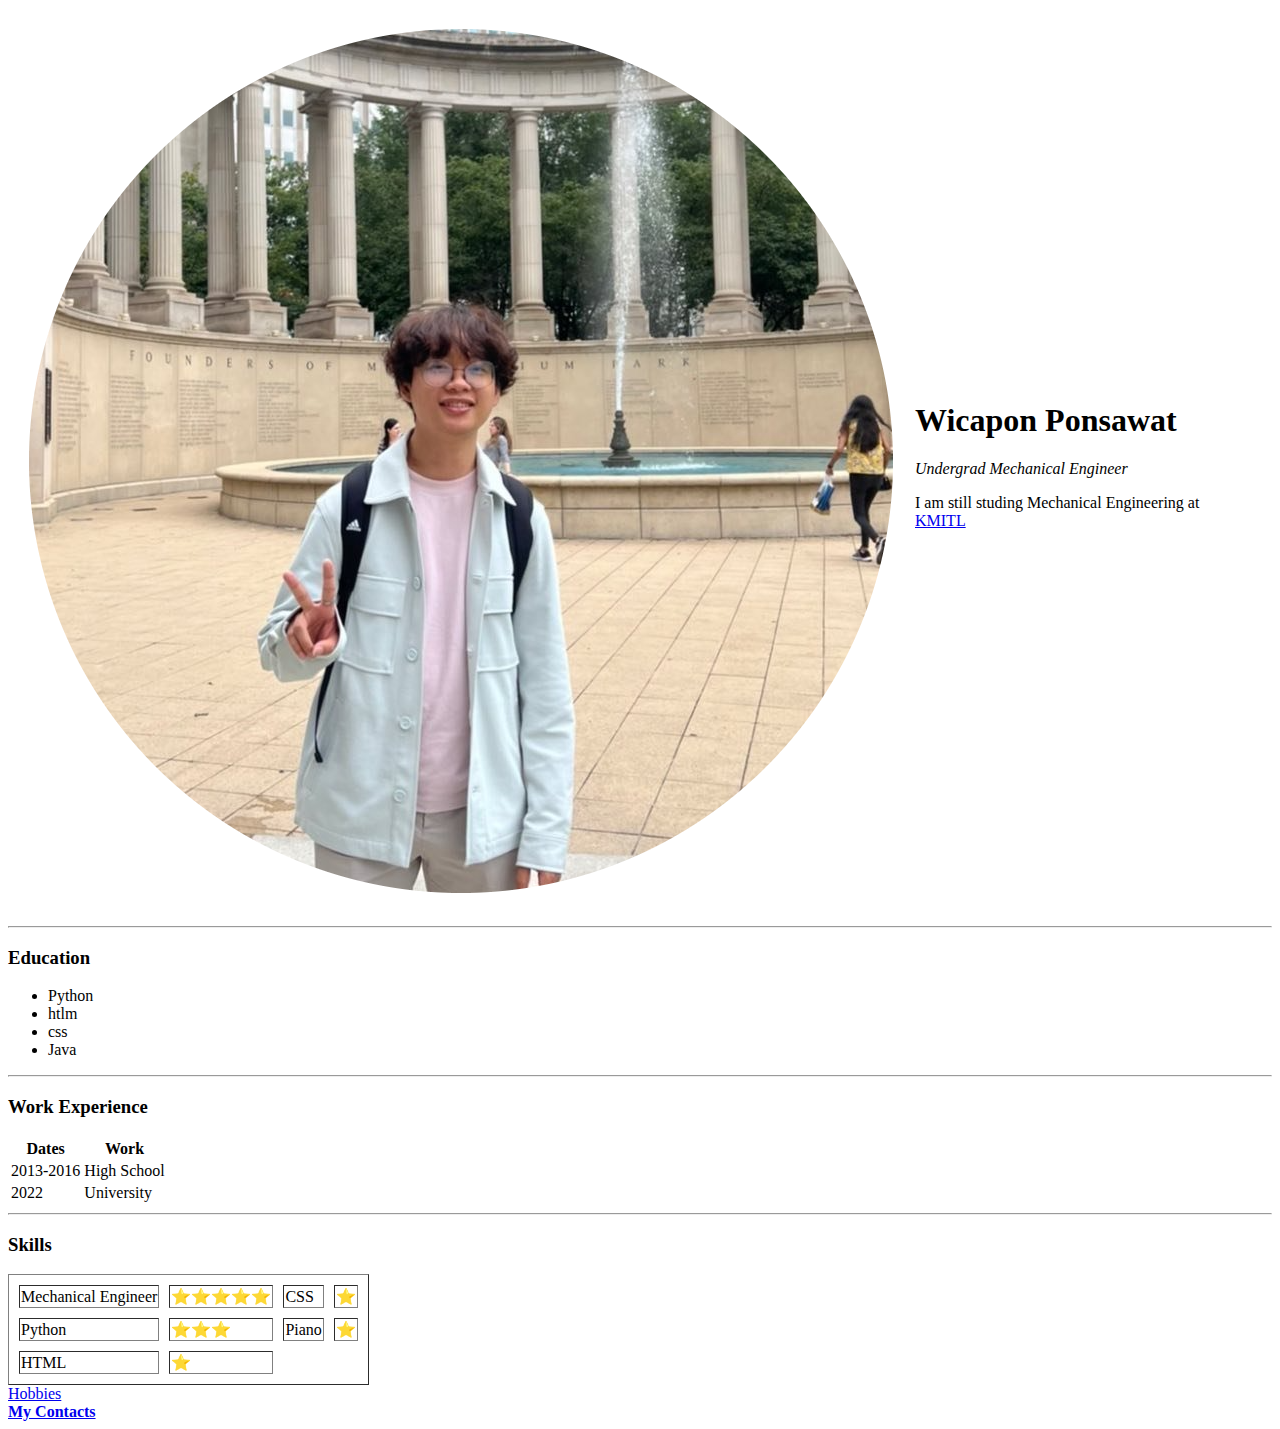
==== index.html @ 5cf18db0 "Add initial CV website file" ====
<!DOCTYPE html>
<html lang="en" dir="ltr">

<head>
  <meta charset="utf-8">
  <title>Wichapon's Personal site</title>
</head>

<body>
  <table cellspacing="20">
    <tr>
      <td><img src="profile.png" alt="wichapon's profile image"></td>
      <td><h1>Wicapon Ponsawat</h1>
      <p><em>Undergrad Mechanical Engineer</em></p>
      <p>I am still studing Mechanical Engineering at <a href="https://www.kmitl.ac.th/">KMITL</a></p></td>
    </tr>
  </table>
  <hr>
  <h3>Education</h3>
  <ul>
    <li>Python</li>
    <li>htlm</li>
    <li>css</li>
    <li>Java</li>
  </ul>
  <hr>
  <h3>Work Experience</h3>
  <table>
    <thead>
      <tr>
        <th>Dates</th>
        <th>Work</th>
      </tr>
    </thead>
    <tbody>
      <tr>
        <td>2013-2016</td>
        <td>High School</td>
      </tr>
      <tr>
        <td>2022</td>
        <td>University</td>
      </tr>
    </tbody>
  </table>
  <hr>
  <h3>Skills</h3>
  <table border="1" cellspacing="10">
    <tr>
      <td>Mechanical Engineer</td>
      <td>⭐⭐⭐⭐⭐</td>
      <td>CSS</td>
      <td>⭐</td>
    </tr>
    <tr>
      <td>Python</td>
      <td>⭐⭐⭐</td>
      <td>Piano</td>
      <td>⭐</td>
    </tr>
    <tr>
      <td>HTML</td>
      <td>⭐</td>
    </tr>
  </table>
  <a href="hobbies.html">Hobbies</a>
  <br>
  <strong><a href="Contact.html">My Contacts</a></strong>
</body>

</html>
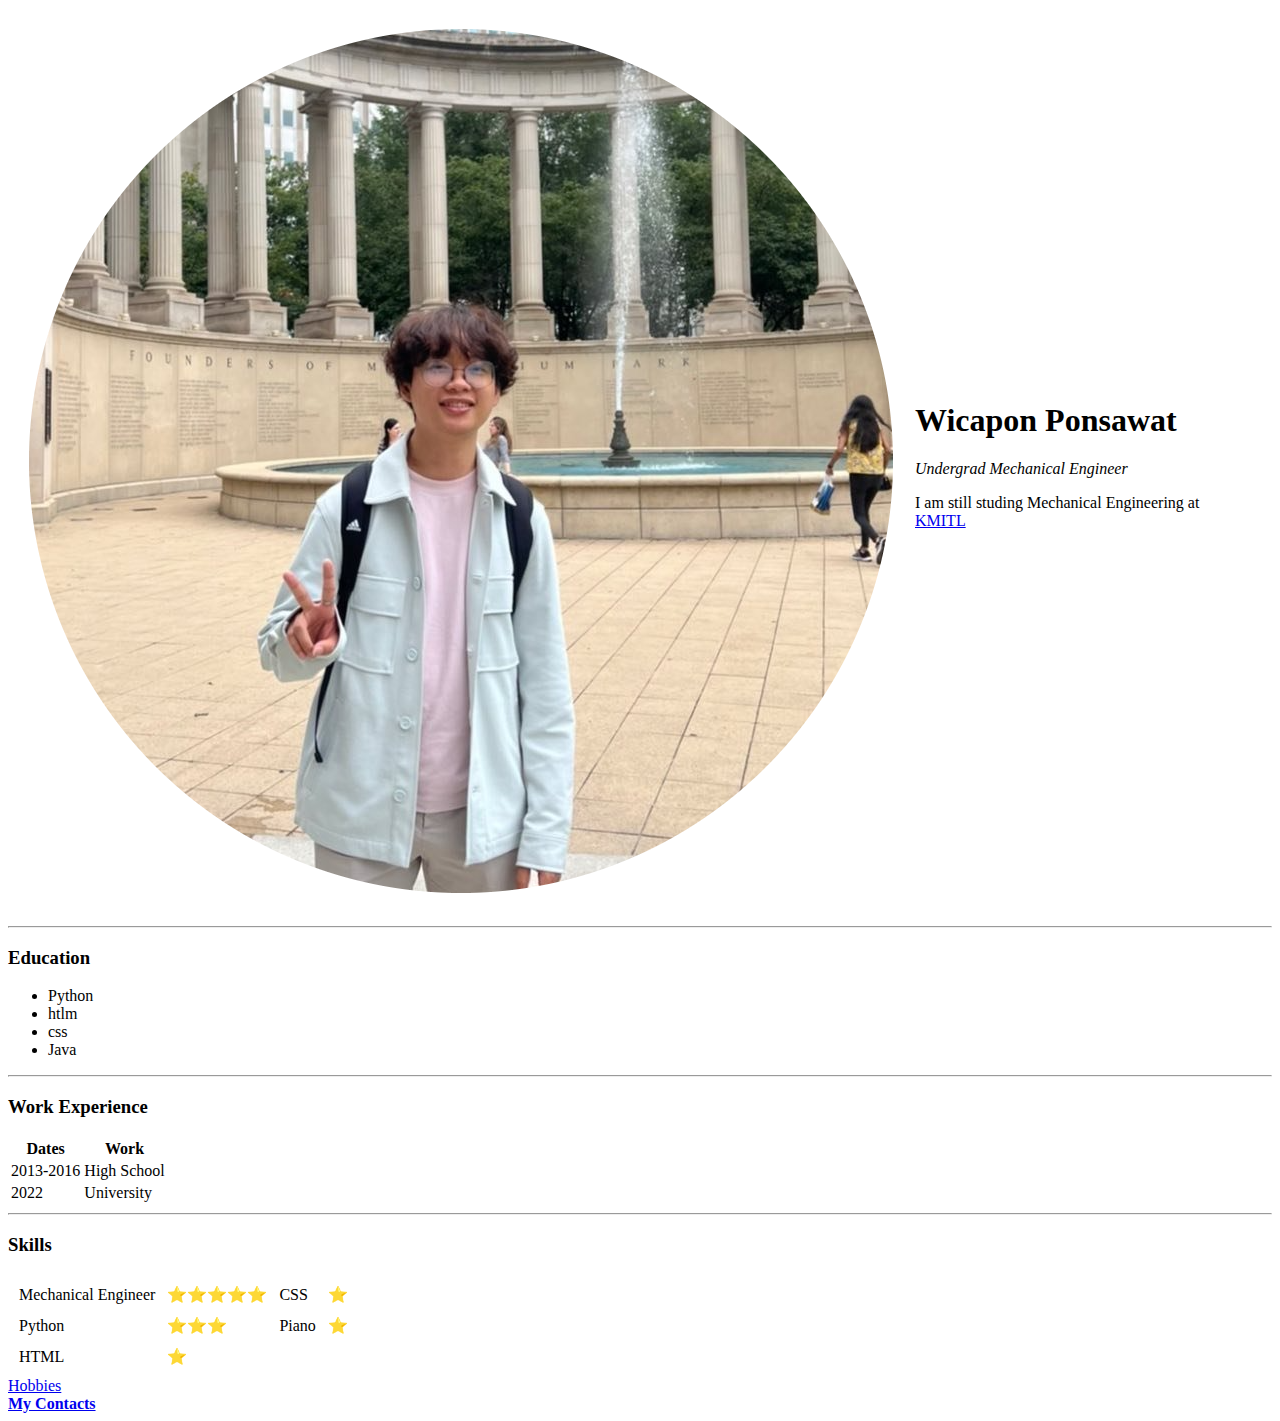
==== commit f7d4007c: "Update index.html" ====
--- a/index.html
+++ b/index.html
@@ -45,7 +45,7 @@
   </table>
   <hr>
   <h3>Skills</h3>
-  <table border="1" cellspacing="10">
+  <table border="0" cellspacing="10">
     <tr>
       <td>Mechanical Engineer</td>
       <td>⭐⭐⭐⭐⭐</td>
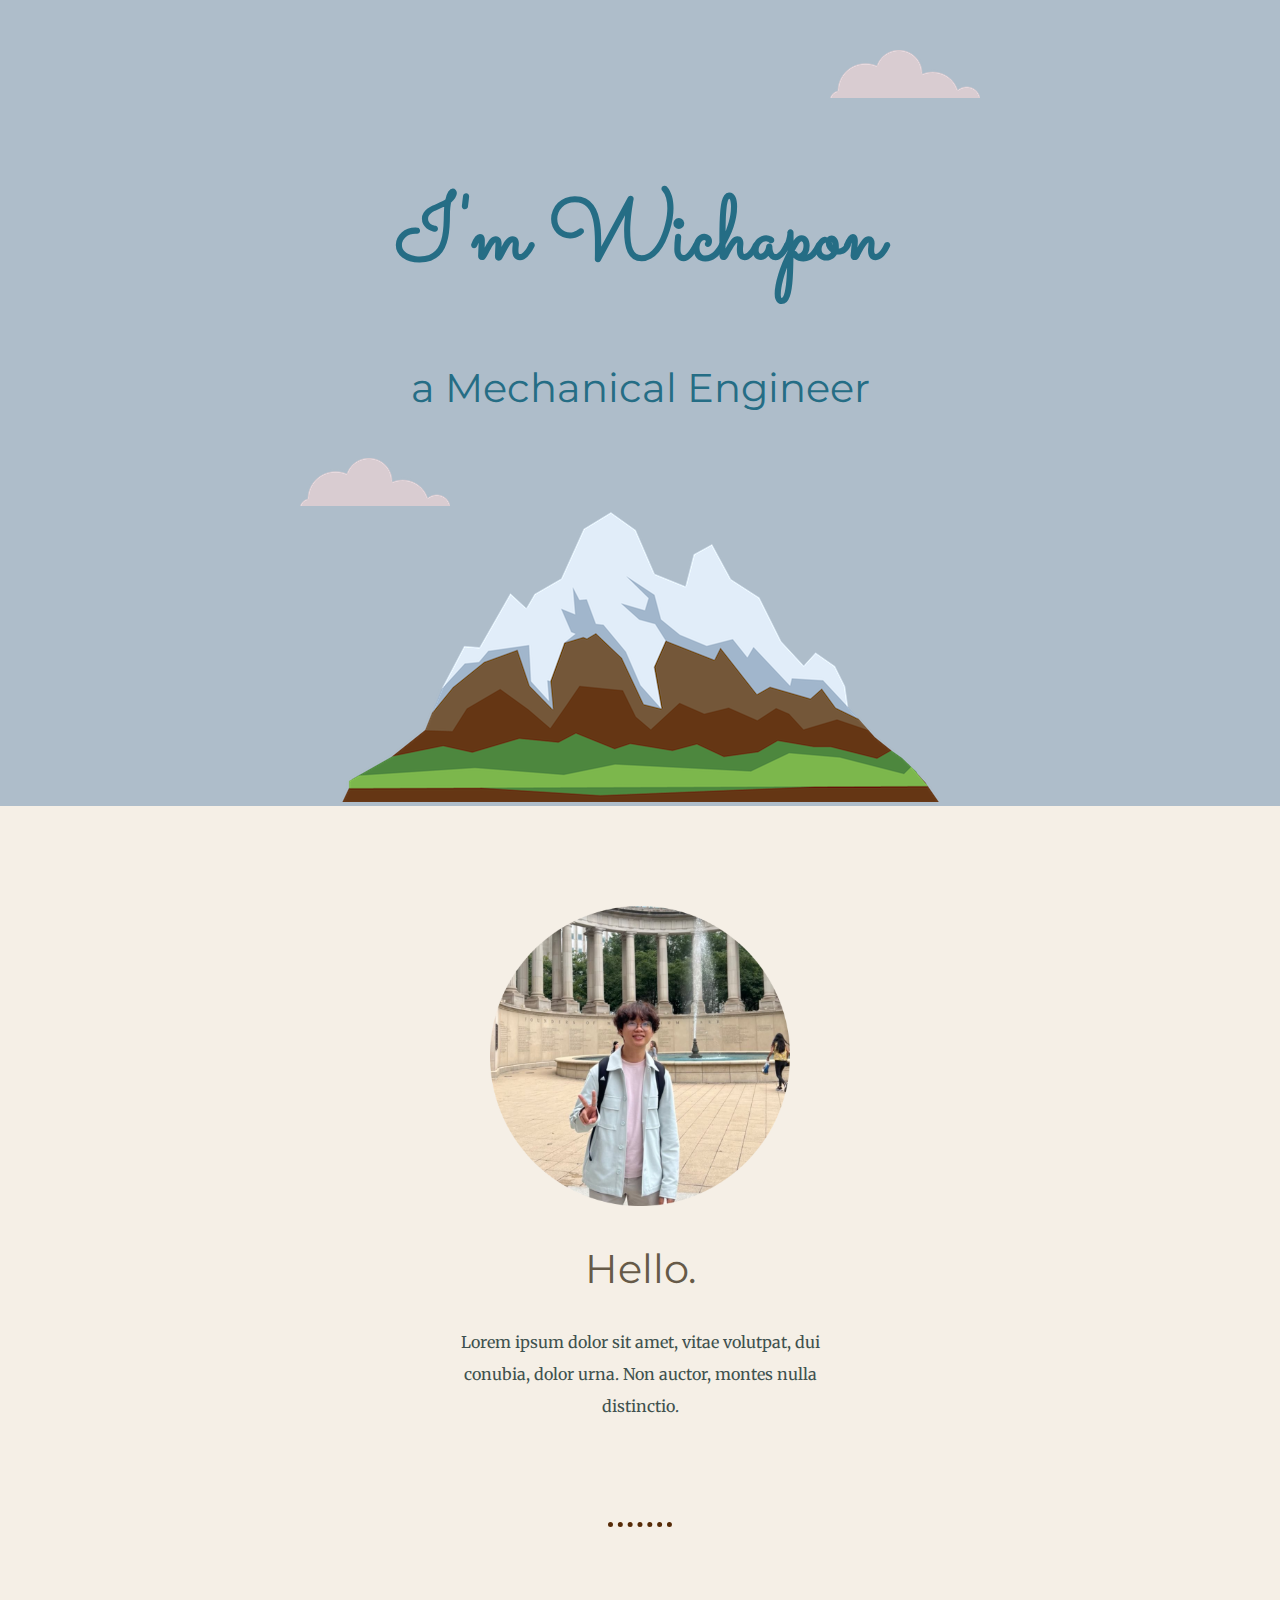
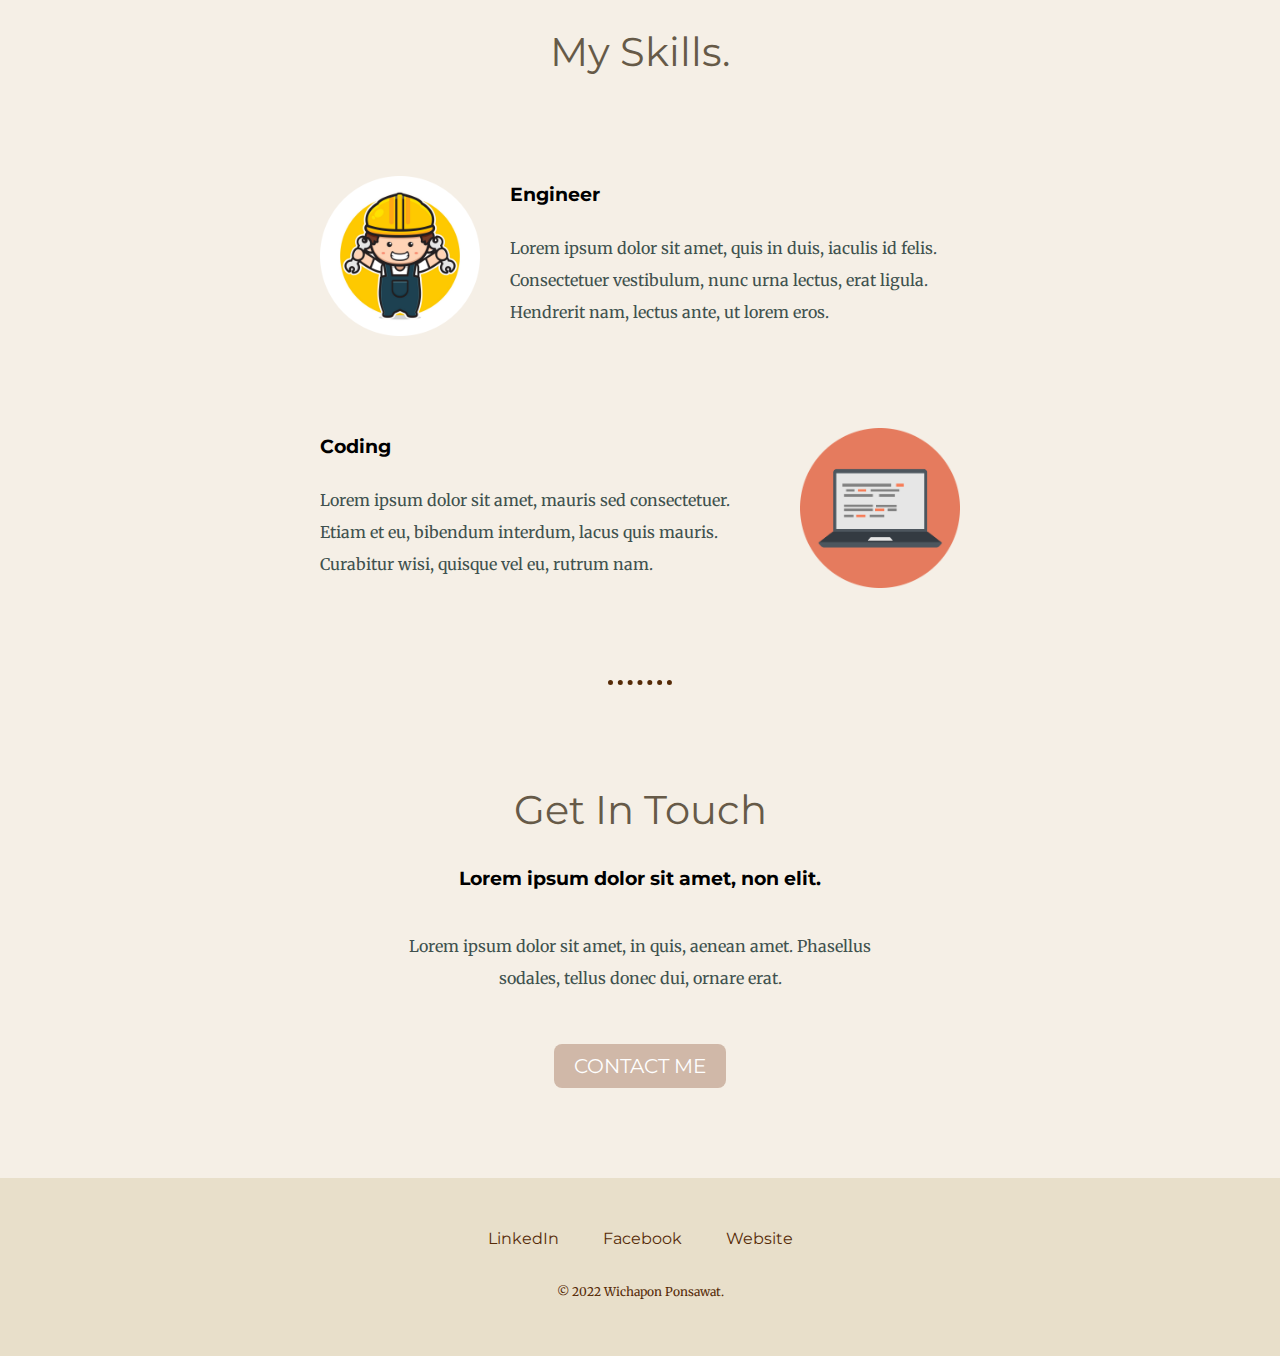
==== commit 4785c953: "Add files via upload" ====
--- a/index.html
+++ b/index.html
@@ -3,69 +3,60 @@
 
 <head>
   <meta charset="utf-8">
-  <title>Wichapon's Personal site</title>
+  <title>Wichapon</title>
+  <link rel="stylesheet" href="styles.css">
+  <link rel="icon" href="favicon.ico">
+  <link rel="preconnect" href="https://fonts.googleapis.com">
+  <link rel="preconnect" href="https://fonts.gstatic.com" crossorigin>
+  <link href="https://fonts.googleapis.com/css2?family=Merriweather&family=Montserrat&family=Sacramento&display=swap" rel="stylesheet">
 </head>
 
 <body>
-  <table cellspacing="20">
-    <tr>
-      <td><img src="profile.png" alt="wichapon's profile image"></td>
-      <td><h1>Wicapon Ponsawat</h1>
-      <p><em>Undergrad Mechanical Engineer</em></p>
-      <p>I am still studing Mechanical Engineering at <a href="https://www.kmitl.ac.th/">KMITL</a></p></td>
-    </tr>
-  </table>
-  <hr>
-  <h3>Education</h3>
-  <ul>
-    <li>Python</li>
-    <li>htlm</li>
-    <li>css</li>
-    <li>Java</li>
-  </ul>
-  <hr>
-  <h3>Work Experience</h3>
-  <table>
-    <thead>
-      <tr>
-        <th>Dates</th>
-        <th>Work</th>
-      </tr>
-    </thead>
-    <tbody>
-      <tr>
-        <td>2013-2016</td>
-        <td>High School</td>
-      </tr>
-      <tr>
-        <td>2022</td>
-        <td>University</td>
-      </tr>
-    </tbody>
-  </table>
-  <hr>
-  <h3>Skills</h3>
-  <table border="0" cellspacing="10">
-    <tr>
-      <td>Mechanical Engineer</td>
-      <td>⭐⭐⭐⭐⭐</td>
-      <td>CSS</td>
-      <td>⭐</td>
-    </tr>
-    <tr>
-      <td>Python</td>
-      <td>⭐⭐⭐</td>
-      <td>Piano</td>
-      <td>⭐</td>
-    </tr>
-    <tr>
-      <td>HTML</td>
-      <td>⭐</td>
-    </tr>
-  </table>
-  <a href="hobbies.html">Hobbies</a>
-  <br>
-  <strong><a href="Contact.html">My Contacts</a></strong>
+  <div class="top-container">
+    <img class="top-cloud" src="Images/cloud.png" alt="cloud-img">
+    <h1>I'm Wichapon</h1>
+    <h2 class="first-paragraph">a Mechanical Engineer</h2>
+    <img class="bottom-cloud" src="Images/cloud.png" alt="cloud-img">
+    <img src="Images/mountain.png" alt="mountain-img">
+  </div>
+
+  <div class="middle-container">
+    <div class="profile">
+      <img class="profile-img" src="Images/profile.png" alt="my-profie">
+      <h2>Hello.</h2>
+      <p class="intro">Lorem ipsum dolor sit amet, vitae volutpat, dui conubia, dolor urna. Non auctor, montes nulla distinctio.</p>
+    </div>
+    <hr>
+    <div class="skills">
+      <h2>My Skills.</h2>
+      <div class="skill-row">
+        <img class="my-skill" src="Images/engineer.png" alt="my-skill">
+        <h3>Engineer</h3>
+        <p>Lorem ipsum dolor sit amet, quis in duis, iaculis id felis. Consectetuer vestibulum, nunc urna lectus, erat ligula. Hendrerit nam, lectus ante, ut lorem eros.</p>
+      </div>
+      <div class="skill-row">
+        <img class="my-second-skill" src="Images/computer.png" alt="my-second-skill">
+        <h3>Coding</h3>
+        <p>Lorem ipsum dolor sit amet, mauris sed consectetuer. Etiam et eu, bibendum interdum, lacus quis mauris. Curabitur wisi, quisque vel eu, rutrum nam.</p>
+      </div>
+    </div>
+    <hr>
+    <div class="contact-me">
+      <h2>Get In Touch</h2>
+      <h3>Lorem ipsum dolor sit amet, non elit.</h3>
+      <p class="contact-msg">Lorem ipsum dolor sit amet, in quis, aenean amet. Phasellus sodales, tellus donec dui, ornare erat.</p>
+      <a class="btn" href="mailto:62010823@kmitl.ac.th">CONTACT ME</a>
+    </div>
+  </div>
+
+
+  <div class="bottom-container">
+    <a class="footer-link" href="https://www.linkedin.com/">LinkedIn</a>
+    <a class="footer-link" href="https://www.facebook.com/wichapon.ponsawat">Facebook</a>
+    <a class="footer-link" href="https://www.appbrewery.co/">Website</a>
+    <p class="last-paragraph">© 2022 Wichapon Ponsawat.</p>
+  </div>
+
 </body>
 
 </html>
--- a/styles.css
+++ b/styles.css
@@ -0,0 +1,142 @@
+body {
+  margin: 0;
+  text-align: center;
+  font-family: 'Merriweather', serif;
+}
+
+h1 {
+  font-size: 5.625rem;
+  color: #256D85;
+  line-height: 2;
+  margin: 50px auto 0 auto;
+  font-family: 'Sacramento', cursive;
+}
+
+h2 {
+  font-family: 'Montserrat', sans-serif;
+  color: #665A48;
+  font-size: 2.5rem;
+  font-weight: normal;
+}
+
+h3 {
+  font-family: 'Montserrat', sans-serif;
+}
+
+p {
+  line-height: 2;
+  color: #40514E;
+}
+
+hr {
+  margin-top: 100px;
+  margin-bottom: 100px;
+  border-style: none;
+  border-top-style: dotted;
+  border-width: 5px;
+  width: 5%;
+  color: #562B08;
+}
+
+.top-container {
+  background-color: #AEBDCA;
+  position: relative;
+  padding-top: 100px;
+}
+
+.middle-container {
+  background-color: #F5EFE6;
+}
+
+.bottom-container {
+  background-color: #E8DFCA;
+  padding: 50px 0 20px;
+}
+
+.top-cloud {
+  position: absolute;
+  top: 50px;
+  right: 300px;
+}
+
+.bottom-cloud {
+  position: absolute;
+  left: 300px;
+  bottom: 300px;
+}
+
+.first-paragraph {
+  color: #256D85;
+}
+
+.profile-img {
+  height: 300px;
+  margin-top: 100px;
+}
+
+.my-skill {
+  width: 25%;
+  float: left;
+  margin-right: 30px;
+}
+
+.my-second-skill {
+  width: 25%;
+  float: right;
+  margin-left: 30px;
+}
+
+.intro {
+  width: 30%;
+  margin: auto;
+}
+
+.skill-row {
+  width: 50%;
+  margin: 100px auto 100px auto;
+  text-align: left;
+  line-height: 2;
+}
+
+.contact-me {
+  padding-bottom: 100px;
+}
+
+.contact-msg {
+  width: 40%;
+  margin: 40px auto 60px;
+}
+
+.btn {
+  -webkit-border-radius: 8;
+  -moz-border-radius: 8;
+  border-radius: 8px;
+  font-family: 'Montserrat', sans-serif;
+  color: #ffffff;
+  font-size: 20px;
+  background: #D0B8A8;
+  padding: 10px 20px 10px 20px;
+  text-decoration: none;
+}
+
+.btn:hover {
+  background: #06283D;
+  text-decoration: none;
+}
+
+.footer-link {
+  color: #562B08;
+  font-family: 'Montserrat', sans-serif;
+  margin: 10px 20px;
+  text-decoration: none;
+}
+
+.footer-link:hover {
+  color: #EAF6F6;
+}
+
+.last-paragraph {
+  color: #562B08;
+  font-size: 0.75rem;
+  padding: 20px 0;
+}
